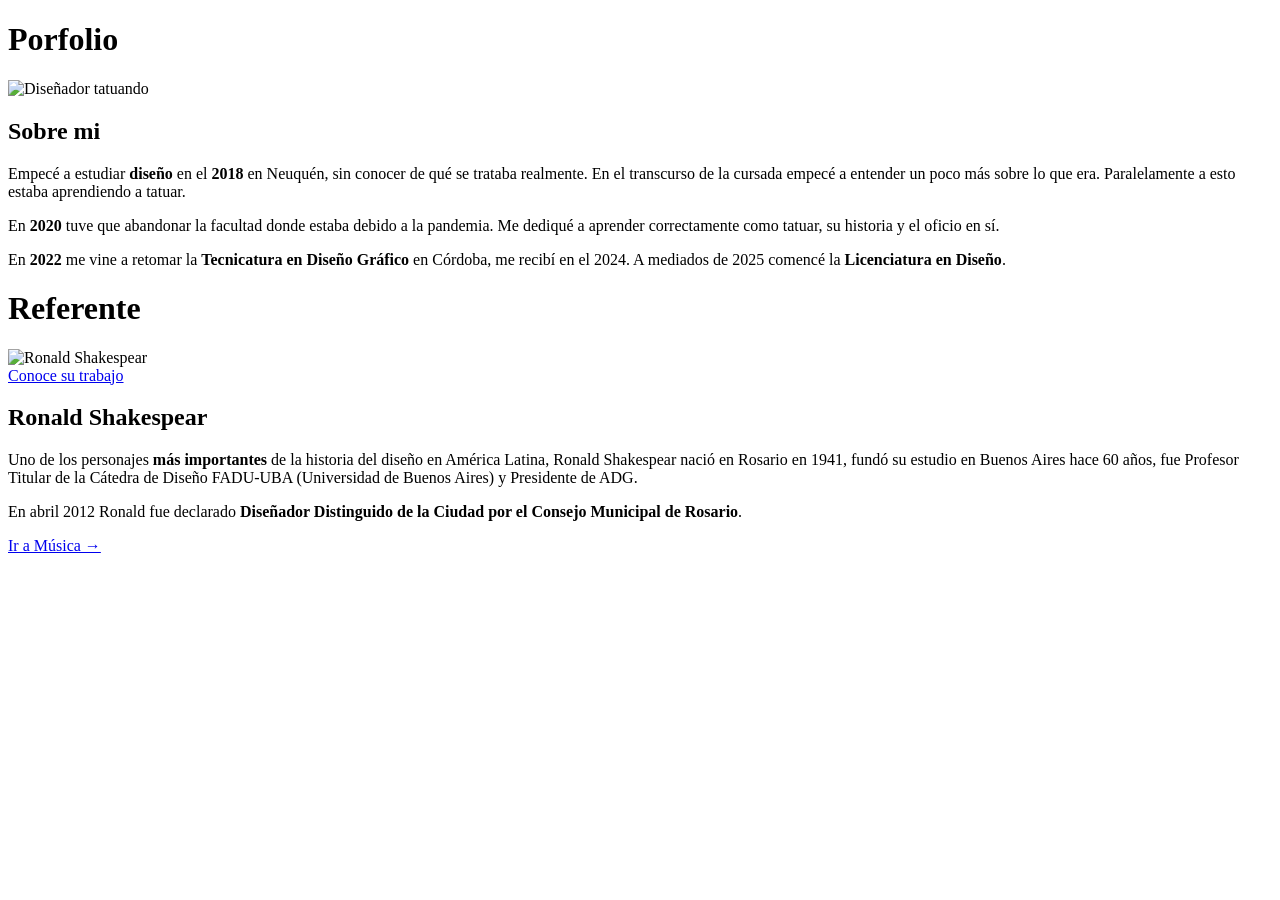
==== index.html @ bd9c1dd4 "Create index.html" ====
<!DOCTYPE html>
<html lang="es">
<head>
  <meta charset="UTF-8" />
  <meta name="viewport" content="width=device-width, initial-scale=1.0" />
  <title>Porfolio</title>
  <link rel="stylesheet" href="styles.css" />
</head>
<body>

  <!-- ===== SECCIÓN: PORFOLIO ===== -->
  <header class="page-header">
    <h1>Porfolio</h1>
  </header>

  <section class="content-section">
    <div class="card-layout">
      <!-- Foto -->
      <div class="card-photo">
        <img
          src="https://images.unsplash.com/photo-1590246814883-55516d9af7a0?w=600&q=80"
          alt="Diseñador tatuando"
        />
      </div>

      <!-- Texto -->
      <div class="card-text">
        <h2>Sobre mi</h2>
        <p>
          Empecé a estudiar <strong>diseño</strong> en el <strong>2018</strong> en Neuquén, sin
          conocer de qué se trataba realmente. En el transcurso de la cursada empecé a entender
          un poco más sobre lo que era. Paralelamente a esto estaba aprendiendo a tatuar.
        </p>
        <p>
          En <strong>2020</strong> tuve que abandonar la facultad donde estaba debido a la pandemia.
          Me dediqué a aprender correctamente como tatuar, su historia y el oficio en sí.
        </p>
        <p>
          En <strong>2022</strong> me vine a retomar la <strong>Tecnicatura en Diseño Gráfico</strong>
          en Córdoba, me recibí en el 2024. A mediados de 2025 comencé la
          <strong>Licenciatura en Diseño</strong>.
        </p>
      </div>
    </div>
  </section>

  <!-- ===== SECCIÓN: REFERENTE ===== -->
  <header class="page-header">
    <h1>Referente</h1>
  </header>

  <section class="content-section">
    <div class="card-layout">
      <!-- Foto + Botón -->
      <div class="card-photo">
        <img
          src="https://upload.wikimedia.org/wikipedia/commons/thumb/b/b3/Ronald_shakespear_cordoba.jpg/440px-Ronald_shakespear_cordoba.jpg"
          alt="Ronald Shakespear"
        />
        <br />
        <a href="https://shakespearweb.com/porfolio/" target="_blank" class="btn">
          Conoce su trabajo
        </a>
      </div>

      <!-- Texto -->
      <div class="card-text">
        <h2>Ronald Shakespear</h2>
        <p>
          Uno de los personajes <strong>más importantes</strong> de la historia del diseño en
          América Latina, Ronald Shakespear nació en Rosario en 1941, fundó su estudio en Buenos
          Aires hace 60 años, fue Profesor Titular de la Cátedra de Diseño FADU-UBA (Universidad
          de Buenos Aires) y Presidente de ADG.
        </p>
        <p>
          En abril 2012 Ronald fue declarado <strong>Diseñador Distinguido de la Ciudad por el
          Consejo Municipal de Rosario</strong>.
        </p>
      </div>
    </div>

    <!-- Botón de navegación a página 2 -->
    <a href="musica.html" class="btn btn-center">Ir a Música →</a>
  </section>

</body>
</html>
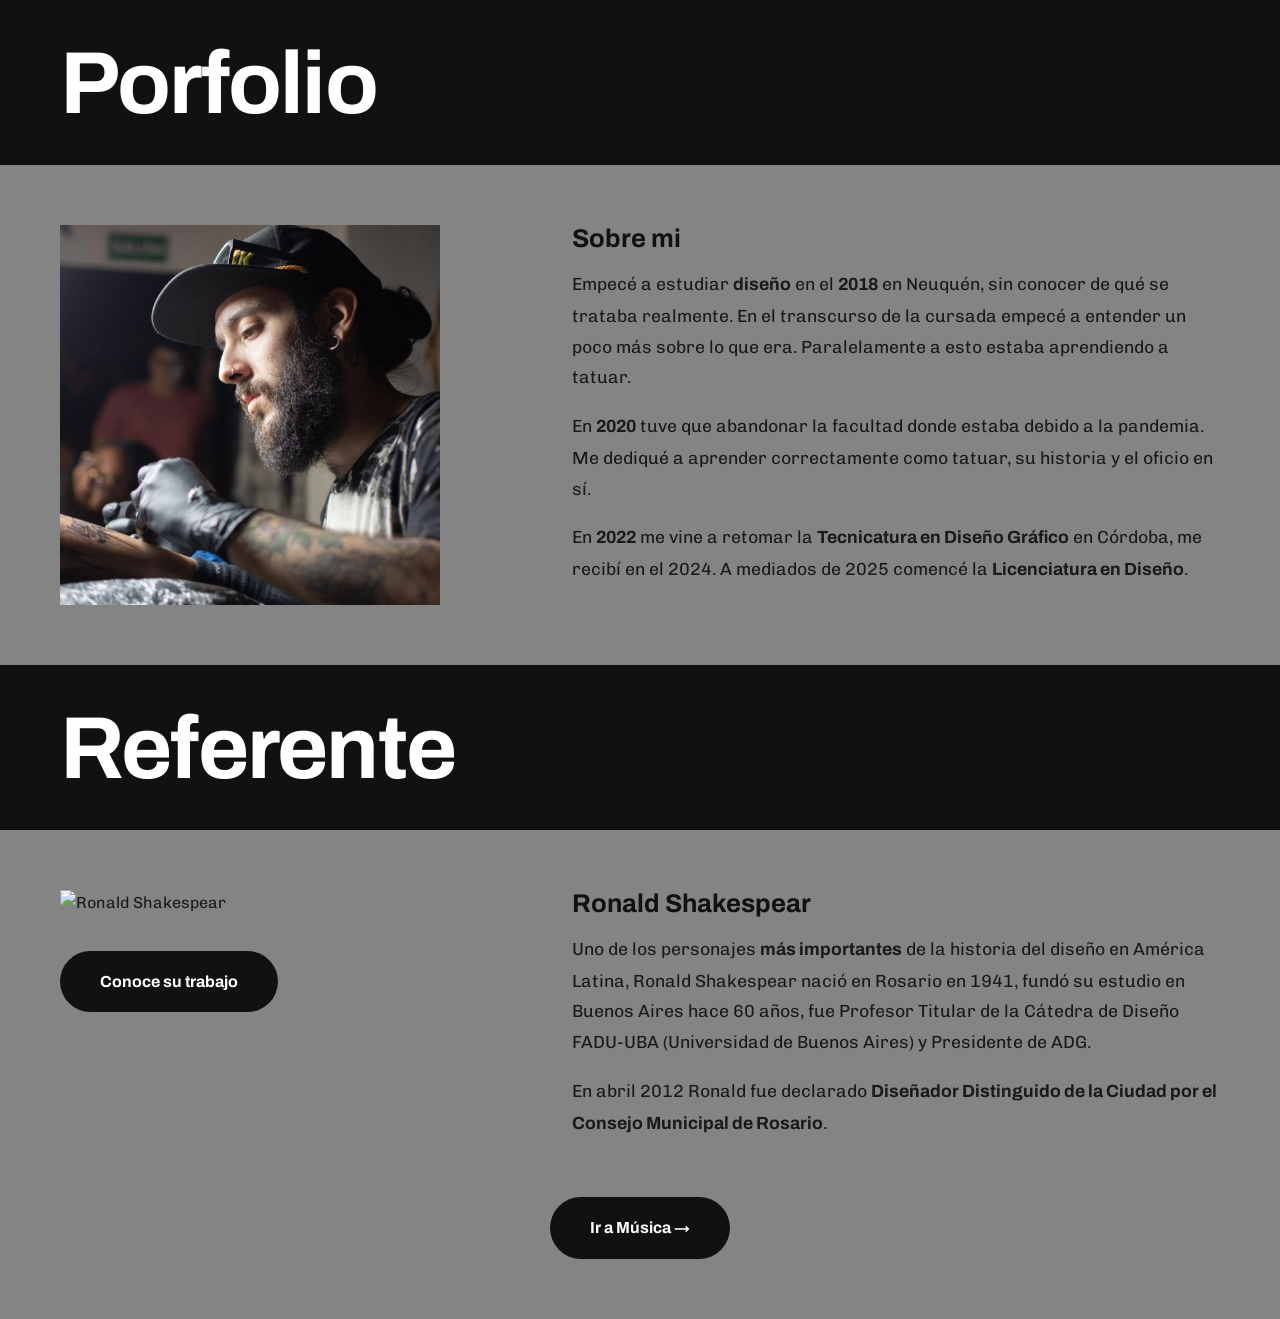
==== commit 48a835de: "Update index.html" ====
--- a/index.html
+++ b/index.html
@@ -18,7 +18,7 @@
       <!-- Foto -->
       <div class="card-photo">
         <img
-          src="https://images.unsplash.com/photo-1590246814883-55516d9af7a0?w=600&q=80"
+          src="yo.jpeg"
           alt="Diseñador tatuando"
         />
       </div>
--- a/styles.css
+++ b/styles.css
@@ -0,0 +1,155 @@
+@import url('https://fonts.googleapis.com/css2?family=Archivo:wght@400;700&family=Chivo:wght@300;400;700&display=swap');
+
+/* ===== RESET & BASE ===== */
+*, *::before, *::after {
+  box-sizing: border-box;
+  margin: 0;
+  padding: 0;
+}
+
+html {
+  scroll-behavior: smooth;
+}
+
+body {
+  background-color: #7d7d7d;
+  color: #1a1a1a;
+  font-family: 'Chivo', sans-serif;
+  font-weight: 400;
+  line-height: 1.6;
+}
+
+/* ===== TYPOGRAPHY ===== */
+h1, h2, h3 {
+  font-family: 'Archivo', sans-serif;
+  font-weight: 700;
+  line-height: 1.1;
+}
+
+p, li, span, a {
+  font-family: 'Chivo', sans-serif;
+}
+
+/* ===== HEADER / HERO BANNER ===== */
+.page-header {
+  background-color: #111111;
+  padding: 36px 60px 32px;
+}
+
+.page-header h1 {
+  font-size: clamp(3rem, 7vw, 5.5rem);
+  color: #ffffff;
+  letter-spacing: -0.02em;
+}
+
+/* ===== CONTENT SECTION ===== */
+.content-section {
+  background-color: #848484;
+  padding: 60px;
+}
+
+.card-layout {
+  display: grid;
+  grid-template-columns: 1fr 1.4fr;
+  gap: 50px;
+  align-items: start;
+  max-width: 1400px;
+  margin: 0 auto;
+}
+
+/* ===== PHOTO ===== */
+.card-photo img {
+  width: 100%;
+  max-width: 380px;
+  display: block;
+  object-fit: cover;
+  filter: grayscale(15%);
+}
+
+/* ===== TEXT BLOCK ===== */
+.card-text h2 {
+  font-size: clamp(1.2rem, 2.5vw, 1.6rem);
+  color: #111111;
+  margin-bottom: 16px;
+}
+
+.card-text p {
+  font-size: clamp(0.95rem, 1.5vw, 1.1rem);
+  color: #1a1a1a;
+  margin-bottom: 18px;
+  line-height: 1.75;
+}
+
+.card-text p strong {
+  font-family: 'Archivo', sans-serif;
+  font-weight: 700;
+}
+
+/* ===== BUTTON ===== */
+.btn {
+  display: inline-block;
+  background-color: #111111;
+  color: #ffffff;
+  font-family: 'Archivo', sans-serif;
+  font-weight: 700;
+  font-size: 1rem;
+  padding: 18px 40px;
+  border-radius: 50px;
+  text-decoration: none;
+  transition: background 0.25s ease, transform 0.2s ease;
+  margin-top: 10px;
+  cursor: pointer;
+  border: none;
+}
+
+.btn:hover {
+  background-color: #333333;
+  transform: translateY(-2px);
+}
+
+.btn-center {
+  display: block;
+  width: fit-content;
+  margin: 40px auto 0;
+}
+
+/* ===== VIDEO EMBED ===== */
+.video-wrapper {
+  margin-top: 30px;
+  width: 100%;
+  max-width: 480px;
+  aspect-ratio: 16 / 9;
+  background-color: #00e5ff;
+  overflow: hidden;
+}
+
+.video-wrapper iframe {
+  width: 100%;
+  height: 100%;
+  border: none;
+  display: block;
+}
+
+/* ===== RESPONSIVE ===== */
+@media (max-width: 768px) {
+  .page-header {
+    padding: 28px 24px;
+  }
+
+  .content-section {
+    padding: 36px 24px;
+  }
+
+  .card-layout {
+    grid-template-columns: 1fr;
+    gap: 32px;
+  }
+
+  .card-photo img {
+    max-width: 100%;
+  }
+
+  .video-wrapper {
+    max-width: 100%;
+  }
+}
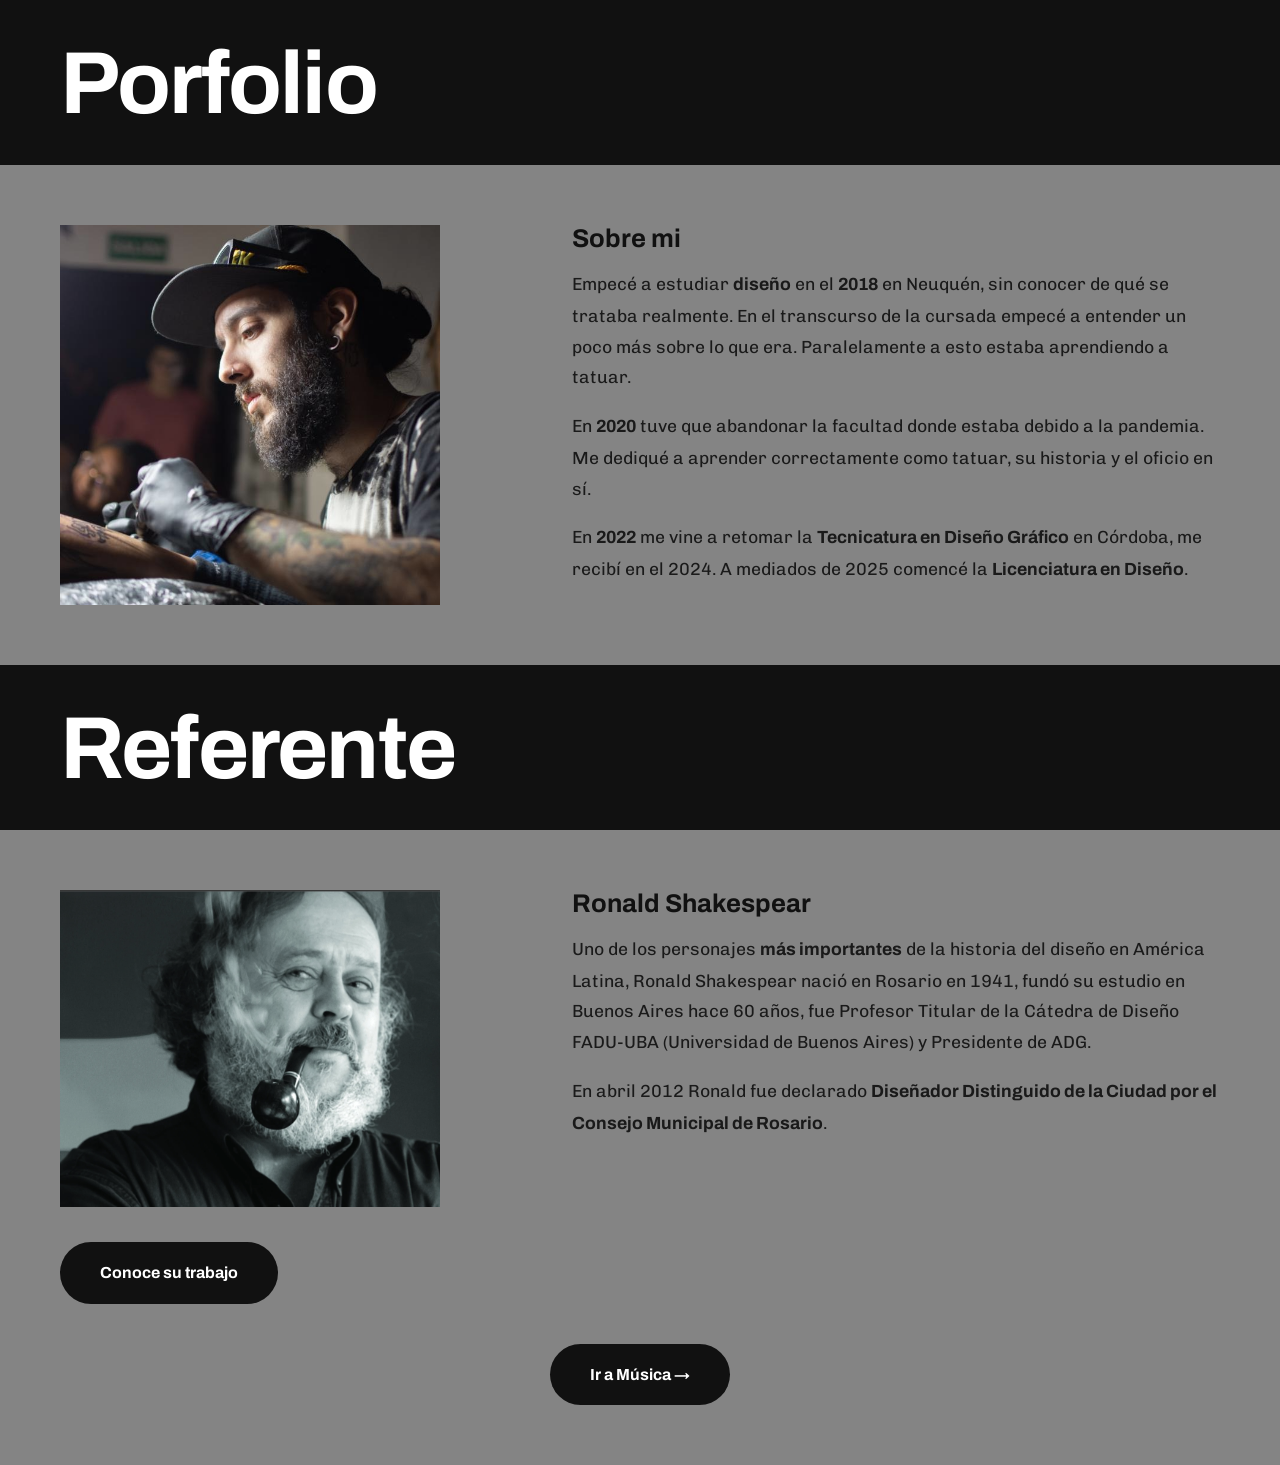
==== commit 4336d7cb: "Update index.html" ====
--- a/index.html
+++ b/index.html
@@ -54,7 +54,7 @@
       <!-- Foto + Botón -->
       <div class="card-photo">
         <img
-          src="https://upload.wikimedia.org/wikipedia/commons/thumb/b/b3/Ronald_shakespear_cordoba.jpg/440px-Ronald_shakespear_cordoba.jpg"
+          src="ronald.png"
           alt="Ronald Shakespear"
         />
         <br />
